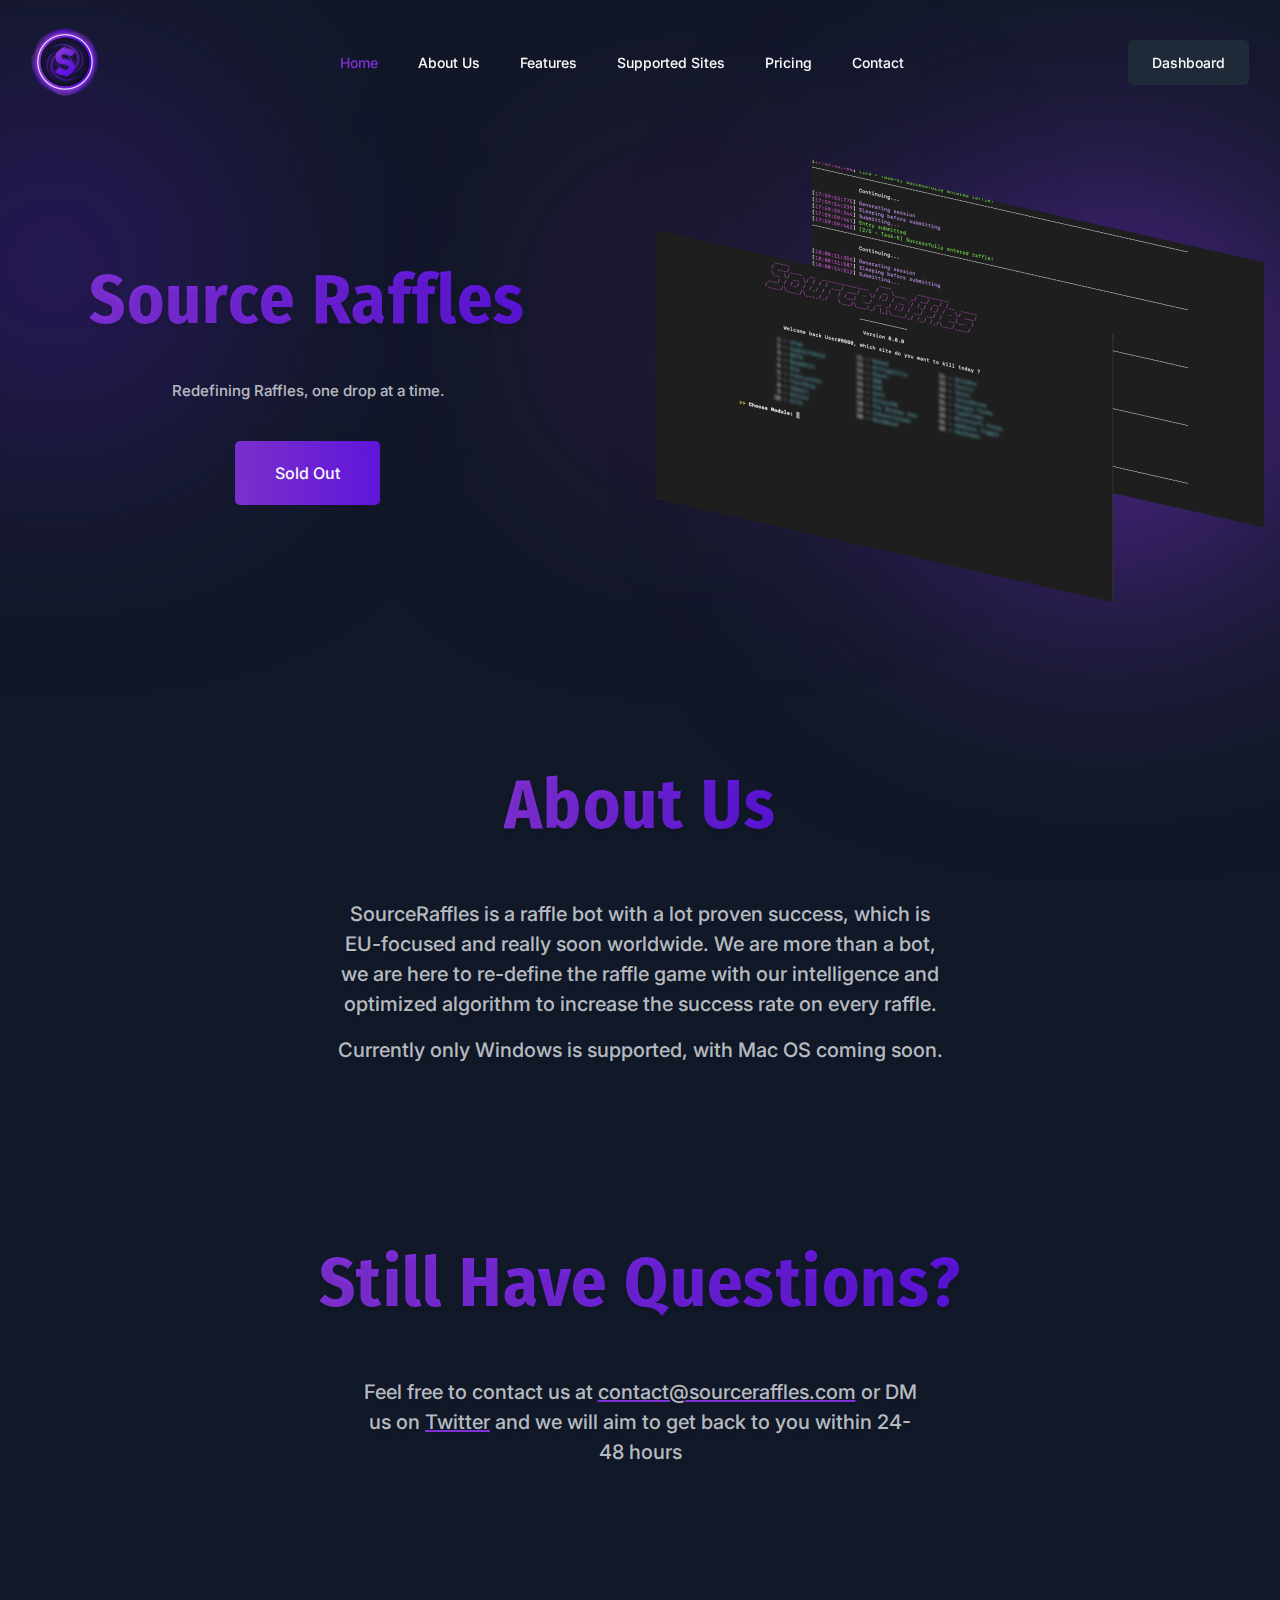
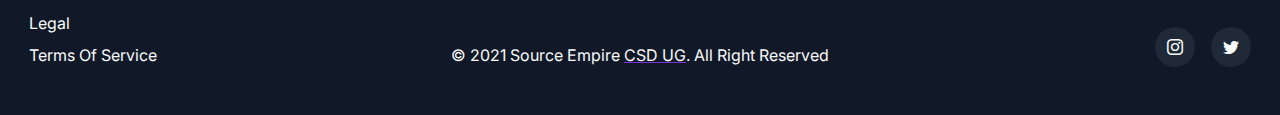
==== index.html @ 3e0c1786 "Source Raffles Template Init" ====
<!DOCTYPE html>
<html lang="en">
<head>
	<meta charset="UTF-8">
	<meta name="viewport" content="width=device-width, initial-scale=1, shrink-to-fit=no">
	<!-- Site Meta Data -->
    <meta name="author" content="Developer Zahid | Zahid Hasan Munna">
    <meta name="description" content="My name is Zahid Hasan Munna. I'm a Front-End Developer. I created this Source Raffles website">
    <meta name="keywords" content="frontend developer, frontend designer, web designer, developer, designer, developer zahid, dev-z">
	<!-- Site Title -->
	<title>Source Raffles</title>
	<!-- Favicon Link -->
	<link rel="icon" type="image/png" sizes="512x512" href="./assets/images/favicon/android-chrome-512x512.png">
	<link rel="icon" type="image/png" sizes="192x192" href="./assets/images/favicon/android-chrome-192x192.png">
	<link rel="apple-touch-icon" sizes="180x180" href="./assets/images/favicon/apple-touch-icon.png">
	<link rel="icon" type="image/png" sizes="32x32" href="./assets/images/favicon/favicon-32x32.png">
	<link rel="icon" type="image/png" sizes="16x16" href="./assets/images/favicon/favicon-16x16.png">
	<link rel="icon" type="image/x-icon" href="./assets/images/favicon/favicon.ico">
	<!-- All CSS -->
	<link rel="stylesheet" href="./assets/plugins/bootstrap/css/bootstrap.min.css">
	<link rel="stylesheet" href="./assets/fonts/custom-icons/style.css">
	<link rel="stylesheet" href="./assets/css/style.css">
</head>
<body data-spy="scroll" data-target="#navbarSupportedContent" data-offset="200">
	<!-- Header Section -->
	<header class="header fixed-top w-100">
		<nav class="navbar navbar-expand-lg">
			<div class="container container--custom">
				<a class="navbar-brand" href="./index.html">
					<img src="./assets/images/logo/logo.png" alt="logo image" class="img-fluid">
				</a>
				<button class="navbar-toggler" type="button" data-toggle="collapse" data-target="#navbarSupportedContent" aria-controls="navbarSupportedContent" aria-expanded="false" aria-label="Toggle navigation">
					<span class="raffles-icon-menu"></span>
				</button>
			
				<div class="collapse navbar-collapse" id="navbarSupportedContent">
					<ul class="navbar-nav text-center mx-auto">
						<li class="nav-item">
							<a class="nav-link active" href="#banner">Home</a>
						</li>
						<li class="nav-item">
							<a class="nav-link" href="#about">About Us</a>
						</li>
						<li class="nav-item">
							<a class="nav-link" href="#features">Features</a>
						</li>
						<li class="nav-item">
							<a class="nav-link" href="#sites">Supported Sites</a>
						</li>
						<li class="nav-item">
							<a class="nav-link" href="#pricing">Pricing</a>
						</li>
						<li class="nav-item">
							<a class="nav-link" href="#contact">Contact</a>
						</li>
					</ul>
					<a href="https://dashboard.sourceraffles.com/" target="_blank" class="d-inline-block secondary-btn">Dashboard</a>
				</div>
			</div>
		</nav>
	</header>
	<!-- Off Canvas Menu Toggler -->
	<button class="offCanvasMenuCloser border-0 position-fixed" type="button" data-toggle="collapse" data-target="#navbarSupportedContent" role="button" aria-controls="navbarSupportedContent" aria-expanded="false" aria-label="Toggle navigation"></button>

	<!-- Banner Section -->
	<section id="banner" class="banner position-relative">
		<span class="banner-shape banner-shape--left position-absolute rounded-circle"></span>
		<span class="banner-shape banner-shape--center position-absolute rounded-circle"></span>
		<span class="banner-shape banner-shape--right position-absolute rounded-circle"></span>
		<div class="banner__wrapper overflow-hidden">
			<div class="container">
				<div class="row">
					<div class="col-xl-5 col-lg-6 d-flex align-items-center text-center">
						<div class="banner__content w-100">
							<h1 class="banner__title mb-0">Source Raffles</h1>
							<p class="banner__text">Redefining Raffles, one drop at a time.</p>
							<a href="#!" class="primary-btn position-relative d-inline-block">Sold Out</a>
						</div>
					</div>
					<div class="col-lg-6 offset-xl-1 mt-5 mt-lg-0">
						<div class="banner__images position-relative user-select-none">
							<img src="./assets/images/banner/banner-image-back.png" alt="Banner Back Image" class="banner__image banner__image--back position-absolute img-fluid">
							<img src="./assets/images/banner/banner-image-front.png" alt="Banner Front Image" class="banner__image banner__image--front position-relative img-fluid">
						</div>
					</div>
				</div>
			</div>
		</div>
	</section>

	<!-- About Us Section -->
	<section id="about" class="about section-gap pt-0">
		<div class="container">
			<div class="row">
				<div class="col-12 text-center">
					<div class="section-header">
						<h1 class="section-header__title d-inline-block mb-0">About Us</h1>
					</div>
					<p class="text-lg mx-auto">SourceRaffles is a raffle bot with a lot proven success, which is EU-focused and really soon worldwide. We are more than a bot, we are here to re-define the raffle game with our intelligence and optimized algorithm to increase the success rate on every raffle.</p>
					<p class="text-lg mx-auto">Currently only Windows is supported, with Mac OS coming soon.</p>
				</div>
			</div>
		</div>
	</section>

	<!-- Contact Section -->
	<section id="contact" class="contact section-gap">
		<div class="container">
			<div class="row">
				<div class="col-12 text-center">
					<div class="section-header">
						<h1 class="section-header__title d-inline-block mb-0">Still Have Questions?</h1>
					</div>
					<p class="text-lg mx-auto">Feel free to contact us at <a href="mailto:contact@sourceraffles.com" class="link-text">contact@sourceraffles.com</a> or DM us on <a href="#!" target="_blank" class="link-text">Twitter</a> and we will aim to get back to you within 24-48 hours</p>
				</div>
			</div>
		</div>
	</section>

	<!-- Footer Section -->
	<footer class="footer">
		<div class="container container--custom">
			<div class="row align-items-end">
				<div class="col-md-3">
					<div class="footer__block">
						<ul class="footer__list text-center text-md-left mb-0">
							<li class="footer__list__item mb-2">
								<a href="#!" class="footer__list__link d-inline-block">Legal</a>
							</li>
							<li class="footer__list__item">
								<a href="#!" class="footer__list__link d-inline-block">Terms Of Service</a>
							</li>
						</ul>
					</div>
				</div>
				<div class="col-md-6">
					<div class="footer__block my-4 my-md-0">
						<p class="footer__copyright text-center mb-0">© 2021 Source Empire <a href="./index.html" class="link-text">CSD UG</a>. All Right Reserved</p>
					</div>
				</div>
				<div class="col-md-3">
					<div class="footer__block">
						<ul class="footer__social list-inline text-center text-md-right mb-0">
							<li class="footer__social__item list-inline-item">
								<a href="#!" target="_blank" class="footer__social__link d-inline-flex align-items-center justify-content-center rounded-circle">
									<span class="raffles-icon-instagram"></span>
								</a>
							</li>
							<li class="footer__social__item list-inline-item">
								<a href="#!" target="_blank" class="footer__social__link d-inline-flex align-items-center justify-content-center rounded-circle">
									<span class="raffles-icon-twitter"></span>
								</a>
							</li>
						</ul>
					</div>
				</div>
			</div>
		</div>
	</footer>

	<!-- Scroll To Top Button -->
	<div class="scroll-top position-fixed">
		<button class="scroll-top__btn border-0 position-relative d-inline-flex align-items-center justify-content-center"><span class="raffles-icon-up"></span></button>
	</div>

	<!-- All Scripts -->
	<script src="./assets/js/jquery-1.12.4.min.js"></script>
	<script src="./assets/plugins/bootstrap/js/bootstrap.min.js"></script>
	<script src="./assets/js/script.js"></script>
</body>
</html>
---- assets/fonts/custom-icons/style.css ----
@font-face {
  font-family: 'source-raffles-icon';
  src:  url('fonts/source-raffles-icon.eot?s61wen');
  src:  url('fonts/source-raffles-icon.eot?s61wen#iefix') format('embedded-opentype'),
    url('fonts/source-raffles-icon.ttf?s61wen') format('truetype'),
    url('fonts/source-raffles-icon.woff?s61wen') format('woff'),
    url('fonts/source-raffles-icon.svg?s61wen#source-raffles-icon') format('svg');
  font-weight: normal;
  font-style: normal;
  font-display: block;
}

[class^="raffles-icon-"], [class*=" raffles-icon-"] {
  /* use !important to prevent issues with browser extensions that change fonts */
  font-family: 'source-raffles-icon' !important;
  speak: never;
  font-style: normal;
  font-weight: normal;
  font-variant: normal;
  text-transform: none;
  line-height: 1;

  /* Better Font Rendering =========== */
  -webkit-font-smoothing: antialiased;
  -moz-osx-font-smoothing: grayscale;
}

.raffles-icon-up:before {
  content: "\e901";
}
.raffles-icon-menu:before {
  content: "\e900";
}
.raffles-icon-instagram:before {
  content: "\ea92";
}
.raffles-icon-twitter:before {
  content: "\ea96";
}
---- assets/css/style.css ----
/* 
------------------
Template Name: Name | Type
Version: 1.00
------------------

----------------
Table of Content
----------------

1.Google Fonts Link
2.Typography Reset
3.Reset CSS

------------------
*/
/* Google Fonts Link */
@import url("https://fonts.googleapis.com/css2?family=Inter:wght@400;500;600;700&display=swap");
@import url("https://fonts.googleapis.com/css2?family=Fira+Sans+Condensed:wght@300;700&display=swap");
/* Typography Reset */
h1, .h1,
h2, .h2,
h3, .h3,
h4, .h4,
h5, .h5,
h6, .h6 {
  font-family: "Fira Sans Condensed", sans-serif;
}

h1, .h1 {
  font-size: 2.25rem;
  font-weight: 700;
  letter-spacing: 0.02em;
}

h2, .h2 {
  font-size: 1.875rem;
}

h3, .h3 {
  font-size: 1.5rem;
}

h4, .h4 {
  font-size: 1.125rem;
}

h5, .h5 {
  font-size: 0.75rem;
}

p {
  font-size: 1rem;
}

@media (max-width: 575px) {
  p {
    font-size: 0.875rem;
  }
}

/* Reset CSS */
*,
*::before,
*::after {
  margin: 0;
  padding: 0;
  outline: none;
  -webkit-tap-highlight-color: transparent;
}

::-moz-selection {
  color: #F9FAFB;
  background: #5a12dc;
}

::selection {
  color: #F9FAFB;
  background: #5a12dc;
}

html,
body {
  scroll-behavior: smooth;
}

html {
  font-size: 16px;
  -webkit-text-size-adjust: none;
     -moz-text-size-adjust: none;
      -ms-text-size-adjust: none;
          text-size-adjust: none;
  scrollbar-width: thin;
  scrollbar-color: #8030d7 #111827;
}

html::-webkit-scrollbar {
  width: 8px;
}

html::-webkit-scrollbar-thumb {
  background-color: #8030d7;
}

html::-webkit-scrollbar-track {
  background-color: #111827;
}

body {
  color: rgba(229, 231, 235, 0.8);
  font-weight: 400;
  font-family: "Inter", sans-serif;
  background-color: #111827;
}

a,
a:hover,
a:focus,
a:active {
  text-decoration: none;
  color: unset;
}

a[href*="mailto:"] {
  word-wrap: anywhere;
}

button,
button:hover,
button:focus,
button:active {
  outline: none;
}

ul,
ol {
  list-style: none;
}

img {
  -o-object-fit: cover;
     object-fit: cover;
}

.user-select-none {
  pointer-events: none;
}

.list-inline {
  font-size: 0;
}

.list-inline-item {
  font-size: 1rem;
}

/* Custom Container Style */
@media (min-width: 1200px) {
  .container--custom {
    max-width: 78.25rem;
  }
}

/* Preloader Section Style */
.preloader {
  top: 0;
  left: 0;
  z-index: 9999;
}

/* Common Section Gap Style */
.section-gap {
  padding: 3rem 0;
}

@media (min-width: 992px) {
  .section-gap {
    padding: 5rem 0;
  }
}

.section-gap--fix {
  padding-bottom: -moz-calc(6rem - 30px);
  padding-bottom: calc(6rem - 30px);
}

@media (max-width: 991px) {
  .section-gap--fix {
    padding-bottom: -moz-calc(3rem - 30px);
    padding-bottom: calc(3rem - 30px);
  }
}

/* Common Section Heading Style */
.section-header {
  margin-bottom: 3.25rem;
}

@media (max-width: 1199px) {
  .section-header {
    margin-bottom: 2.5rem;
  }
}

@media (max-width: 767px) {
  .section-header {
    margin-bottom: 1.875rem;
  }
}

.section-header__title {
  font-size: 4.375rem;
}

@media (max-width: 767px) {
  .section-header__title {
    font-size: 3.125rem;
  }
}

@media (max-width: 575px) {
  .section-header__title {
    font-size: 2.375rem;
  }
}

@media (min-width: 992px) {
  .section-header__title {
    line-height: 5.25rem;
  }
}

/* Common Large Text Style */
.text-lg {
  font-weight: 500;
  line-height: 1.875rem;
}

@media (min-width: 1200px) {
  .text-lg {
    width: 55%;
    font-size: 1.25rem;
  }
}

/* Common Link Text Style */
.link-text {
  -webkit-text-decoration: underline #8030d7;
     -moz-text-decoration: underline #8030d7;
          text-decoration: underline #8030d7;
}

.link-text:hover, .link-text:focus {
  color: #8030d7;
  -webkit-text-decoration: underline #5a12dc;
     -moz-text-decoration: underline #5a12dc;
          text-decoration: underline #5a12dc;
}

/* Common Transition Style */
.link-text, .primary-btn,
.secondary-btn,
.scroll-top__btn, .primary-btn::before,
.scroll-top__btn::before, .header, .header .navbar-toggler, .header .navbar .nav-item, .header .navbar .nav-link, .footer__list__link, .footer__social__link {
  -webkit-transition: all linear .3s;
  -o-transition: all linear .3s;
  -moz-transition: all linear .3s;
  transition: all linear .3s;
}

/* Common Text Shadow Style */
.section-header__title, .text-lg, .banner__title {
  text-shadow: 0px 4px 4px rgba(0, 0, 0, 0.07);
}

/* Common Background Color Style */
.section-header__title, .banner__title {
  background: -webkit-linear-gradient(3.05deg, #8030d7 2.58%, #5a12dc 105.04%);
  background: -moz-linear-gradient(3.05deg, #8030d7 2.58%, #5a12dc 105.04%);
  background: -o-linear-gradient(3.05deg, #8030d7 2.58%, #5a12dc 105.04%);
  background: linear-gradient(86.95deg, #8030d7 2.58%, #5a12dc 105.04%);
  -webkit-background-clip: text;
  background-clip: text;
  -webkit-text-fill-color: transparent;
}

.section-header__title::-moz-selection, .banner__title::-moz-selection {
  -webkit-text-fill-color: #F9FAFB;
}

.section-header__title::selection, .banner__title::selection {
  -webkit-text-fill-color: #F9FAFB;
}

/* Common Button's Style */
.primary-btn,
.secondary-btn,
.scroll-top__btn {
  color: #F9FAFB;
  border-radius: 0.3125rem;
}

.primary-btn:hover, .primary-btn:focus,
.secondary-btn:hover,
.secondary-btn:focus,
.scroll-top__btn:hover,
.scroll-top__btn:focus {
  color: #5a12dc;
}

.primary-btn,
.secondary-btn {
  font-family: "Inter", sans-serif;
  font-weight: 500;
}

.primary-btn,
.scroll-top__btn {
  background: -webkit-linear-gradient(3.05deg, #7A2FCC 2.58%, #5E14DC 105.04%);
  background: -moz-linear-gradient(3.05deg, #7A2FCC 2.58%, #5E14DC 105.04%);
  background: -o-linear-gradient(3.05deg, #7A2FCC 2.58%, #5E14DC 105.04%);
  background: linear-gradient(86.95deg, #7A2FCC 2.58%, #5E14DC 105.04%);
  isolation: isolate;
}

.primary-btn::before,
.scroll-top__btn::before {
  content: "";
  position: absolute;
  top: 0;
  left: 0;
  width: 100%;
  height: 100%;
  background-color: #F9FAFB;
  z-index: -1;
  border-radius: inherit;
  opacity: 0;
}

.primary-btn:hover::before, .primary-btn:focus::before,
.scroll-top__btn:hover::before,
.scroll-top__btn:focus::before {
  opacity: 1;
}

.primary-btn {
  font-size: 1rem;
  padding: 1.25rem 2.5rem;
}

.secondary-btn {
  font-size: 0.875rem;
  background-color: #1F2937;
  padding: 0.75rem 1.5rem;
}

.secondary-btn:hover, .secondary-btn:focus {
  background-color: #F9FAFB;
}

.scroll-top {
  bottom: 3%;
  right: 1%;
  display: none;
  cursor: pointer;
  z-index: 7;
}

@media (max-width: 575px) {
  .scroll-top {
    right: 2%;
    bottom: 2%;
  }
}

.scroll-top__btn {
  width: 2.8rem;
  height: 2.8rem;
  font-size: 1.5rem;
}

/* Header Section Style */
.header {
  position: fixed;
  z-index: 9;
  padding-top: 0.9375rem;
}

.header .navbar-toggler {
  font-size: 2rem;
  color: #ffffff;
  z-index: 8;
}

.header .navbar-toggler[aria-expanded="true"], .header .navbar-toggler:hover {
  color: #8030d7;
}

@media (max-width: 991px) {
  .header .navbar-collapse {
    position: fixed;
    top: 0;
    right: 0;
    -webkit-transform: translateX(100%);
       -moz-transform: translateX(100%);
        -ms-transform: translateX(100%);
         -o-transform: translateX(100%);
            transform: translateX(100%);
    display: -webkit-box;
    display: -webkit-flex;
    display: -moz-box;
    display: -ms-flexbox;
    display: flex;
    -webkit-box-orient: vertical;
    -webkit-box-direction: normal;
    -webkit-flex-direction: column;
       -moz-box-orient: vertical;
       -moz-box-direction: normal;
        -ms-flex-direction: column;
            flex-direction: column;
    -webkit-box-align: center;
    -webkit-align-items: center;
       -moz-box-align: center;
        -ms-flex-align: center;
            align-items: center;
    -webkit-box-pack: center;
    -webkit-justify-content: center;
       -moz-box-pack: center;
        -ms-flex-pack: center;
            justify-content: center;
    width: 50%;
    height: 100vh;
    background-color: #111827;
    -webkit-transition: -webkit-transform ease-in-out .3s;
    transition: -webkit-transform ease-in-out .3s;
    -o-transition: -o-transform ease-in-out .3s;
    -moz-transition: transform ease-in-out .3s, -moz-transform ease-in-out .3s;
    transition: transform ease-in-out .3s;
    transition: transform ease-in-out .3s, -webkit-transform ease-in-out .3s, -moz-transform ease-in-out .3s, -o-transform ease-in-out .3s;
  }
  .header .navbar-collapse.show {
    -webkit-transform: translateX(0);
       -moz-transform: translateX(0);
        -ms-transform: translateX(0);
         -o-transform: translateX(0);
            transform: translateX(0);
  }
  .header .navbar-collapse .navbar-nav {
    width: 100%;
  }
  .header .navbar-collapse .navbar-nav .nav-item {
    margin: 0.4rem 0;
  }
  .header .navbar-collapse .secondary-btn {
    margin-top: 0.4rem;
  }
}

@media (max-width: 767px) {
  .header .navbar-collapse {
    width: 100%;
  }
}

.header .navbar .nav-link {
  color: #F9FAFB;
  font-size: 0.875rem;
  font-weight: 500;
  padding-left: 1.25rem;
  padding-right: 1.25rem;
}

.header .navbar .nav-link.active, .header .navbar .nav-link:hover, .header .navbar .nav-link:focus {
  color: #8030d7;
}

.header--fixed {
  padding-top: 0;
  background-color: rgba(0, 0, 0, 0.5);
  -webkit-backdrop-filter: saturate(180%) blur(5px);
          backdrop-filter: saturate(180%) blur(5px);
}

/* Off Canvas Navbar Toggler */
.offCanvasMenuCloser {
  top: 0;
  left: 0;
  -webkit-transform: translateX(100%);
     -moz-transform: translateX(100%);
      -ms-transform: translateX(100%);
       -o-transform: translateX(100%);
          transform: translateX(100%);
  width: 100%;
  height: 100%;
  background: rgba(0, 0, 0, 0.5);
  z-index: 8;
  opacity: 0;
  -webkit-transition: opacity .4s ease .4s;
  -o-transition: opacity .4s ease .4s;
  -moz-transition: opacity .4s ease .4s;
  transition: opacity .4s ease .4s;
  display: none;
}

.offCanvasMenuCloser.show {
  -webkit-transform: translateX(0);
     -moz-transform: translateX(0);
      -ms-transform: translateX(0);
       -o-transform: translateX(0);
          transform: translateX(0);
  opacity: 1;
}

@media (min-width: 768px) and (max-width: 1199px) {
  .offCanvasMenuCloser {
    display: block;
  }
}

/* Banner Section Style */
.banner {
  padding-top: 10rem;
}

.banner__wrapper {
  padding-bottom: 5.625rem;
}

@media (min-width: 992px) {
  .banner__wrapper {
    padding-bottom: 10rem;
  }
}

.banner-shape {
  -webkit-filter: blur(110px);
          filter: blur(110px);
}

@media (min-width: 576px) {
  .banner-shape {
    -webkit-filter: blur(150px);
            filter: blur(150px);
  }
}

.banner-shape--left {
  left: -4.31%;
  width: 9.375rem;
  height: 9.375rem;
  background-color: #6218D9;
}

@media (min-width: 1401px) {
  .banner-shape--left {
    left: 15%;
  }
}

@media (min-width: 576px) {
  .banner-shape--left {
    width: 13.6875rem;
    height: 13rem;
  }
}

.banner-shape--center {
  left: 49.86%;
  -webkit-transform: translateY(80%);
     -moz-transform: translateY(80%);
      -ms-transform: translateY(80%);
       -o-transform: translateY(80%);
          transform: translateY(80%);
  width: 8.1875rem;
  height: 7.75rem;
  background-color: #A21CAF;
}

@media (max-width: 991px) {
  .banner-shape--center {
    left: initial;
    right: 0;
  }
}

.banner-shape--right {
  right: 0;
  -webkit-transform: translateY(20%);
     -moz-transform: translateY(20%);
      -ms-transform: translateY(20%);
       -o-transform: translateY(20%);
          transform: translateY(20%);
  width: 12.5rem;
  height: 11.25rem;
  background-color: #7E2FD7;
}

@media (max-width: 991px) {
  .banner-shape--right {
    bottom: 5%;
  }
}

@media (min-width: 576px) {
  .banner-shape--right {
    width: 21.25rem;
    height: 20.125rem;
  }
}

@media (min-width: 1401px) {
  .banner-shape--right {
    right: 10%;
  }
}

.banner__title {
  font-size: 4.375rem;
}

@media (max-width: 575px) {
  .banner__title {
    font-size: 3.125rem;
  }
}

.banner__text {
  font-size: 0.9375rem;
  font-weight: 500;
  margin: 2.375rem 0;
}

.banner__image {
  -webkit-animation-name: bounce;
     -moz-animation-name: bounce;
       -o-animation-name: bounce;
          animation-name: bounce;
  -webkit-animation-iteration-count: infinite;
     -moz-animation-iteration-count: infinite;
       -o-animation-iteration-count: infinite;
          animation-iteration-count: infinite;
}

.banner__image--front {
  margin-top: 4.375rem;
  -webkit-animation-duration: 4s;
     -moz-animation-duration: 4s;
       -o-animation-duration: 4s;
          animation-duration: 4s;
  -webkit-animation-timing-function: linear;
     -moz-animation-timing-function: linear;
       -o-animation-timing-function: linear;
          animation-timing-function: linear;
}

.banner__image--back {
  top: 0;
  left: 29%;
  -webkit-animation-duration: 3s;
     -moz-animation-duration: 3s;
       -o-animation-duration: 3s;
          animation-duration: 3s;
  -webkit-animation-timing-function: ease-in-out;
     -moz-animation-timing-function: ease-in-out;
       -o-animation-timing-function: ease-in-out;
          animation-timing-function: ease-in-out;
}

/* Banner Image Animation Style */
@-webkit-keyframes bounce {
  0%, 100% {
    -webkit-transform: translateY(0);
            transform: translateY(0);
  }
  50% {
    -webkit-transform: translateY(6%);
            transform: translateY(6%);
  }
}
@-moz-keyframes bounce {
  0%, 100% {
    -moz-transform: translateY(0);
         transform: translateY(0);
  }
  50% {
    -moz-transform: translateY(6%);
         transform: translateY(6%);
  }
}
@-o-keyframes bounce {
  0%, 100% {
    -o-transform: translateY(0);
       transform: translateY(0);
  }
  50% {
    -o-transform: translateY(6%);
       transform: translateY(6%);
  }
}
@keyframes bounce {
  0%, 100% {
    -webkit-transform: translateY(0);
       -moz-transform: translateY(0);
         -o-transform: translateY(0);
            transform: translateY(0);
  }
  50% {
    -webkit-transform: translateY(6%);
       -moz-transform: translateY(6%);
         -o-transform: translateY(6%);
            transform: translateY(6%);
  }
}

/* About Us Section Style */
@media (min-width: 1200px) {
  .about .text-lg {
    width: 55%;
  }
}

/* Contact Section Style */
@media (min-width: 1200px) {
  .contact .text-lg {
    width: 50%;
  }
}

/* Footer Section Style */
.footer {
  color: #F9FAFB;
  padding: 3rem 0;
}

.footer__list__link:hover, .footer__list__link:focus {
  -webkit-text-decoration: underline #8030d7;
     -moz-text-decoration: underline #8030d7;
          text-decoration: underline #8030d7;
}

.footer__social__item:not(:last-child) {
  margin-right: 1rem;
}

.footer__social__link {
  width: 2.5rem;
  height: 2.5rem;
  background-color: #1F2937;
}

.footer__social__link:hover, .footer__social__link:focus {
  color: #5a12dc;
  background-color: #F9FAFB;
}
/*# sourceMappingURL=style.css.map */
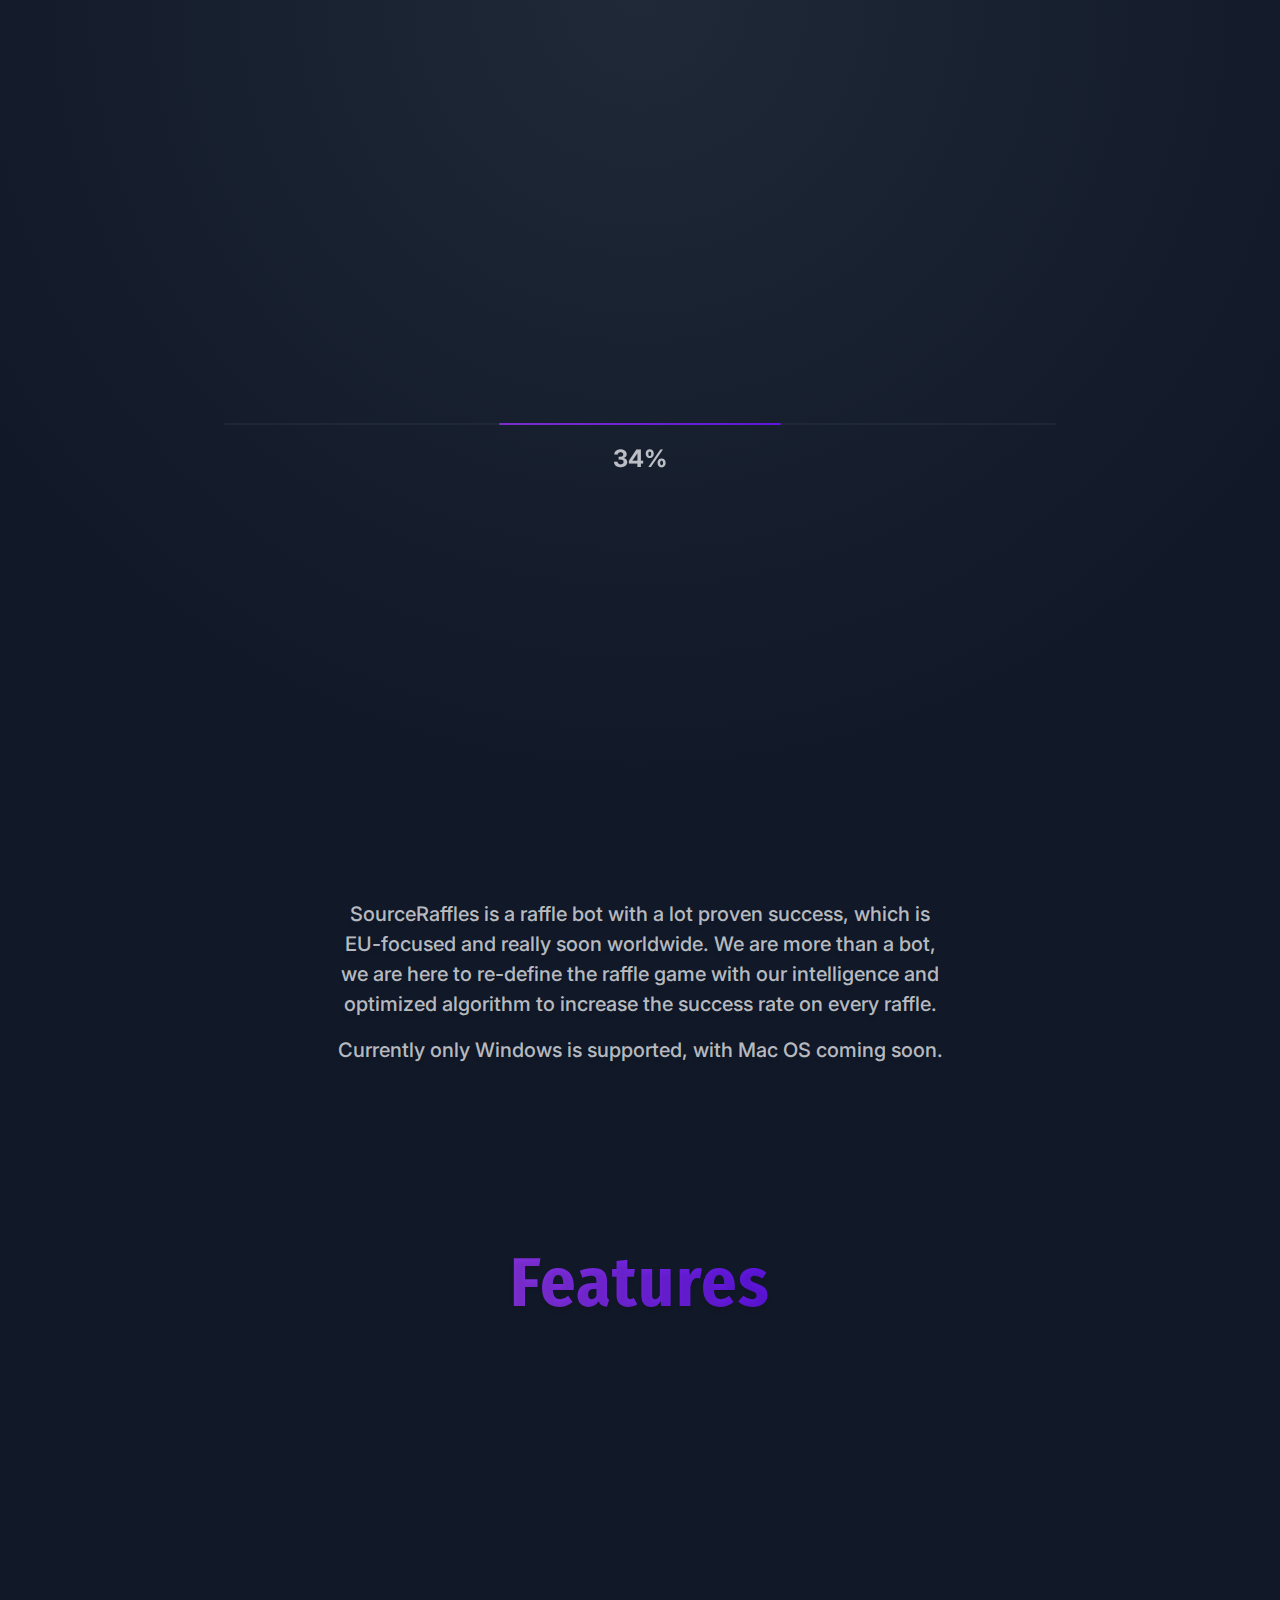
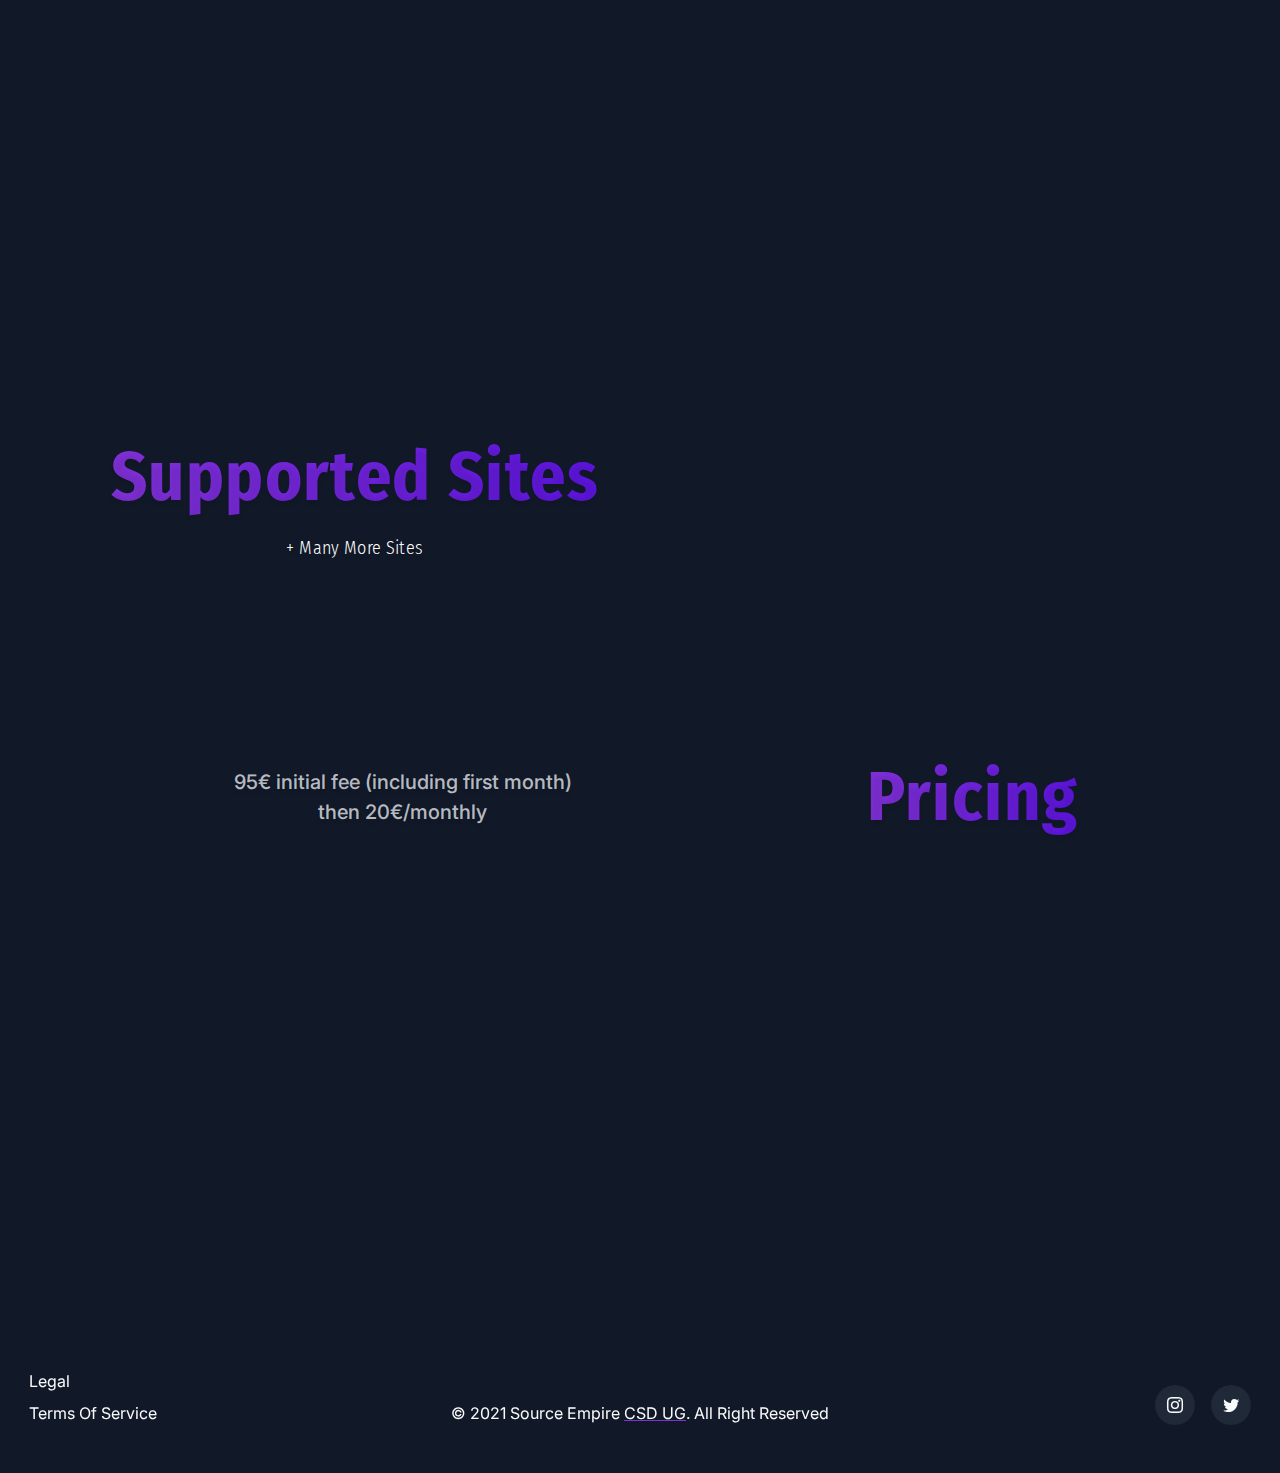
==== commit 46d8545e: "source raffles v1 init" ====
--- a/index.html
+++ b/index.html
@@ -5,8 +5,8 @@
 	<meta name="viewport" content="width=device-width, initial-scale=1, shrink-to-fit=no">
 	<!-- Site Meta Data -->
     <meta name="author" content="Developer Zahid | Zahid Hasan Munna">
-    <meta name="description" content="My name is Zahid Hasan Munna. I'm a Front-End Developer. I created this Source Raffles website">
-    <meta name="keywords" content="frontend developer, frontend designer, web designer, developer, designer, developer zahid, dev-z">
+    <meta name="description" content="My name is Zahid Hasan Munna. I'm a Front-End Web Designer. I created this Source Raffles (Discord Gaming Bot Type Website)">
+    <meta name="keywords" content="gaming bot, discord bot, discord gaming bot, game bot, discord, source raffles, frontend designer, web designer, developer, designer, developer zahid, dev-z">
 	<!-- Site Title -->
 	<title>Source Raffles</title>
 	<!-- Favicon Link -->
@@ -19,9 +19,20 @@
 	<!-- All CSS -->
 	<link rel="stylesheet" href="./assets/plugins/bootstrap/css/bootstrap.min.css">
 	<link rel="stylesheet" href="./assets/fonts/custom-icons/style.css">
+	<link rel="stylesheet" href="./assets/plugins/aos/css/aos.min.css">
 	<link rel="stylesheet" href="./assets/css/style.css">
 </head>
-<body data-spy="scroll" data-target="#navbarSupportedContent" data-offset="200">
+<body class="overflow-hidden" data-spy="scroll" data-target="#navbarSupportedContent" data-offset="200">
+	<!-- Preloader Section -->
+	<div class="preloader position-fixed">
+		<div class="preloader__content d-flex flex-column align-items-center justify-content-center w-100 h-100">
+			<div class="preloader__progressbar d-flex align-items-center justify-content-center position-relative mb-3">
+				<div class="preloader__progressbar__progress position-absolute"></div>
+			</div>
+			<p class="preloader__counter mb-0">0%</p>
+		</div>
+	</div>
+
 	<!-- Header Section -->
 	<header class="header fixed-top w-100">
 		<nav class="navbar navbar-expand-lg">
@@ -89,7 +100,7 @@
 	</section>
 
 	<!-- About Us Section -->
-	<section id="about" class="about section-gap pt-0">
+	<section id="about" class="about section-gap pt-0" data-aos="fade-up" data-aos-offset="120">
 		<div class="container">
 			<div class="row">
 				<div class="col-12 text-center">
@@ -103,8 +114,162 @@
 		</div>
 	</section>
 
+	<!-- Features Section -->
+	<section id="features" class="features section-gap section-gap--fix">
+		<div class="container">
+			<div class="row justify-content-center">
+				<div class="section-header col-12 text-center">
+					<h1 class="section-header__title d-inline-block mb-0">Features</h1>
+				</div>
+				<div class="col-lg-6 col-md-10" data-aos="fade-up">
+					<div class="features__block d-flex align-items-center">
+						<div class="features__block__number d-inline-flex flex-shrink-0 align-items-center justify-content-center rounded-circle position-relative">1</div>
+						<div class="features__block__content">
+							<h2 class="features__block__title">User Friendly CLI</h2>
+							<p class="features__block__text mb-0">Simple to use, allowing a seamless process throughout</p>
+						</div>
+					</div>
+				</div>
+				<div class="col-lg-6 col-md-10" data-aos="fade-up">
+					<div class="features__block d-flex align-items-center">
+						<div class="features__block__number d-inline-flex flex-shrink-0 align-items-center justify-content-center rounded-circle position-relative">2</div>
+						<div class="features__block__content">
+							<h2 class="features__block__title">Automate Entries</h2>
+							<p class="features__block__text mb-0">Join multiple raffles easier than ever</p>
+						</div>
+					</div>
+				</div>
+				<div class="col-lg-6 col-md-10" data-aos="fade-up">
+					<div class="features__block d-flex align-items-center">
+						<div class="features__block__number d-inline-flex flex-shrink-0 align-items-center justify-content-center rounded-circle position-relative">3</div>
+						<div class="features__block__content">
+							<h2 class="features__block__title">Guides</h2>
+							<p class="features__block__text mb-0">Detailed guides on how to better your chances</p>
+						</div>
+					</div>
+				</div>
+				<div class="col-lg-6 col-md-10" data-aos="fade-up">
+					<div class="features__block d-flex align-items-center">
+						<div class="features__block__number d-inline-flex flex-shrink-0 align-items-center justify-content-center rounded-circle position-relative">4</div>
+						<div class="features__block__content">
+							<h2 class="features__block__title">Custom Toolbox</h2>
+							<p class="features__block__text mb-0">Tools such as GeoCoder, Address Jigger and more where it is supported</p>
+						</div>
+					</div>
+				</div>
+				<div class="col-lg-6 col-md-10" data-aos="fade-up">
+					<div class="features__block d-flex align-items-center">
+						<div class="features__block__number d-inline-flex flex-shrink-0 align-items-center justify-content-center rounded-circle position-relative">5</div>
+						<div class="features__block__content">
+							<h2 class="features__block__title">Supporting Forms</h2>
+							<p class="features__block__text mb-0">Such as Google, TypeForm and Microsoft</p>
+						</div>
+					</div>
+				</div>
+				<div class="col-lg-6 col-md-10" data-aos="fade-up">
+					<div class="features__block d-flex align-items-center">
+						<div class="features__block__number d-inline-flex flex-shrink-0 align-items-center justify-content-center rounded-circle position-relative">6</div>
+						<div class="features__block__content">
+							<h2 class="features__block__title">24/7 Support</h2>
+							<p class="features__block__text mb-0">Around the clock support in our Discord Server</p>
+						</div>
+					</div>
+				</div>
+				<div class="col-lg-6 col-md-10" data-aos="fade-up">
+					<div class="features__block d-flex align-items-center">
+						<div class="features__block__number d-inline-flex flex-shrink-0 align-items-center justify-content-center rounded-circle position-relative">7</div>
+						<div class="features__block__content">
+							<h2 class="features__block__title">Data Optimization</h2>
+							<p class="features__block__text mb-0">Reduce the proxy data usage on all drops</p>
+						</div>
+					</div>
+				</div>
+				<div class="col-lg-6 col-md-10" data-aos="fade-up">
+					<div class="features__block d-flex align-items-center">
+						<div class="features__block__number d-inline-flex flex-shrink-0 align-items-center justify-content-center rounded-circle position-relative">8</div>
+						<div class="features__block__content">
+							<h2 class="features__block__title">Group Tasks</h2>
+							<p class="features__block__text mb-0">Resume for each batch of Tasks you’ve created</p>
+						</div>
+					</div>
+				</div>
+			</div>
+		</div>
+	</section>
+
+	<!-- Supported Sites Section -->
+	<section id="sites" class="sites section-gap">
+		<div class="container">
+			<div class="row align-items-center text-center">
+				<div class="col-xl-6 col-lg-7 mb-5 mb-lg-0">
+					<div class="section-header mb-3">
+						<h1 class="section-header__title d-inline-block mb-0">Supported Sites</h1>
+					</div>
+					<a href="#!" class="simple-btn d-inline-block">+ Many More Sites</a>
+				</div>
+				<div class="col-xl-6 col-lg-5">
+					<ul class="sites__list list-inline">
+						<li class="sites__list__item list-inline-item">
+							<a href="#!" target="_blank" class="sites__list__link d-inline-block" data-aos="zoom-in">
+								<img src="./assets/images/client/client-1.png" alt="client logo" class="sites__list__link__image img-fluid">
+							</a>
+						</li>
+						<li class="sites__list__item list-inline-item">
+							<a href="#!" target="_blank" class="sites__list__link d-inline-block" data-aos="zoom-in">
+								<img src="./assets/images/client/client-2.png" alt="client logo" class="sites__list__link__image img-fluid">
+							</a>
+						</li>
+						<li class="sites__list__item list-inline-item">
+							<a href="#!" target="_blank" class="sites__list__link d-inline-block" data-aos="zoom-in">
+								<img src="./assets/images/client/client-3.png" alt="client logo" class="sites__list__link__image img-fluid">
+							</a>
+						</li>
+						<li class="sites__list__item list-inline-item">
+							<a href="#!" target="_blank" class="sites__list__link d-inline-block" data-aos="zoom-in">
+								<img src="./assets/images/client/client-4.png" alt="client logo" class="sites__list__link__image img-fluid">
+							</a>
+						</li>
+					</ul>
+					<ul class="sites__list list-inline mb-0">
+						<li class="sites__list__item list-inline-item">
+							<a href="#!" target="_blank" class="sites__list__link d-inline-block" data-aos="zoom-in">
+								<img src="./assets/images/client/client-5.png" alt="client logo" class="sites__list__link__image img-fluid">
+							</a>
+						</li>
+						<li class="sites__list__item list-inline-item">
+							<a href="#!" target="_blank" class="sites__list__link d-inline-block" data-aos="zoom-in">
+								<img src="./assets/images/client/client-6.png" alt="client logo" class="sites__list__link__image img-fluid">
+							</a>
+						</li>
+						<li class="sites__list__item list-inline-item">
+							<a href="#!" target="_blank" class="sites__list__link d-inline-block" data-aos="zoom-in">
+								<img src="./assets/images/client/client-7.png" alt="client logo" class="sites__list__link__image img-fluid">
+							</a>
+						</li>
+					</ul>
+				</div>
+			</div>
+		</div>
+	</section>
+
+	<!-- Pricing Section -->
+	<section id="pricing" class="pricing section-gap">
+		<div class="container">
+			<div class="row flex-lg-row-reverse align-items-center text-center">
+				<div class="col-lg-5">
+					<div class="section-header mb-lg-0">
+						<h1 class="section-header__title d-inline-block mb-0">Pricing</h1>
+					</div>
+				</div>
+				<div class="col-lg-7">
+					<p class="text-lg mx-auto mb-0">95€ initial fee (including first month) then 20€/monthly</p>
+				</div>
+			</div>
+		</div>
+	</section>
+
 	<!-- Contact Section -->
-	<section id="contact" class="contact section-gap">
+	<section id="contact" class="contact section-gap" data-aos="fade-up" data-aos-offset="120">
 		<div class="container">
 			<div class="row">
 				<div class="col-12 text-center">
@@ -125,10 +290,10 @@
 					<div class="footer__block">
 						<ul class="footer__list text-center text-md-left mb-0">
 							<li class="footer__list__item mb-2">
-								<a href="#!" class="footer__list__link d-inline-block">Legal</a>
+								<a href="./privacy.html" class="footer__list__link d-inline-block">Legal</a>
 							</li>
 							<li class="footer__list__item">
-								<a href="#!" class="footer__list__link d-inline-block">Terms Of Service</a>
+								<a href="./terms.html" class="footer__list__link d-inline-block">Terms Of Service</a>
 							</li>
 						</ul>
 					</div>
@@ -166,6 +331,7 @@
 	<!-- All Scripts -->
 	<script src="./assets/js/jquery-1.12.4.min.js"></script>
 	<script src="./assets/plugins/bootstrap/js/bootstrap.min.js"></script>
+	<script src="./assets/plugins/aos/js/aos.min.js"></script>
 	<script src="./assets/js/script.js"></script>
 </body>
 </html>--- a/assets/css/style.css
+++ b/assets/css/style.css
@@ -1,22 +1,46 @@
 /* 
 ------------------
-Template Name: Name | Type
+Template Name: Source Raffles | Discord Gaming Bot Type Website
+Author Name: Developer Zahid
+Author Website: https://developer-zahid-portfolio.netlify.app/
+Author Email: coderexpertzahid@gmail.com
 Version: 1.00
 ------------------
 
 ----------------
-Table of Content
+Table of CSS Content
 ----------------
 
 1.Google Fonts Link
 2.Typography Reset
 3.Reset CSS
+4.Custom Container Style
+5.Preloader Section Style
+6.Common Section Gap Style
+7.Common Section Heading Style
+8.Common Large Text Style
+9.Common Link Text Style
+10.Common Transition Style
+11.Common Text Shadow Style
+12.Common Gradient Text Style
+13.Common Gradient Background Color Style
+14.Common Button's Style
+15.Header Section Style
+16.Off Canvas Navbar Toggler
+17.Banner Section Style
+18.Banner Image Animation Style
+19.About Us Section Style
+20.Features Section Style
+21.Supported Sites Section Style
+22.Contact Section Style
+23.Footer Section Style
+24.Terms and Privacy Page Style
 
 ------------------
 */
 /* Google Fonts Link */
 @import url("https://fonts.googleapis.com/css2?family=Inter:wght@400;500;600;700&display=swap");
-@import url("https://fonts.googleapis.com/css2?family=Fira+Sans+Condensed:wght@300;700&display=swap");
+@import url("https://fonts.googleapis.com/css2?family=Fira+Sans+Condensed:wght@300;400;500;700&display=swap");
 /* Typography Reset */
 h1, .h1,
 h2, .h2,
@@ -165,7 +189,58 @@
 .preloader {
   top: 0;
   left: 0;
+  right: 0;
+  bottom: 0;
   z-index: 9999;
+  background: #1F2937;
+  background: -webkit-radial-gradient(top, circle, #1F2937 0%, #111827 72%);
+  background: -moz-radial-gradient(top, circle, #1F2937 0%, #111827 72%);
+  background: -o-radial-gradient(top, circle, #1F2937 0%, #111827 72%);
+  background: radial-gradient(top, circle, #1F2937 0%, #111827 72%);
+}
+
+.preloader__content.hide {
+  -webkit-transition: -webkit-transform 0.6s cubic-bezier(0.36, 0, 0.66, -0.56);
+  transition: -webkit-transform 0.6s cubic-bezier(0.36, 0, 0.66, -0.56);
+  -o-transition: -o-transform 0.6s cubic-bezier(0.36, 0, 0.66, -0.56);
+  -moz-transition: transform 0.6s cubic-bezier(0.36, 0, 0.66, -0.56), -moz-transform 0.6s cubic-bezier(0.36, 0, 0.66, -0.56);
+  transition: transform 0.6s cubic-bezier(0.36, 0, 0.66, -0.56);
+  transition: transform 0.6s cubic-bezier(0.36, 0, 0.66, -0.56), -webkit-transform 0.6s cubic-bezier(0.36, 0, 0.66, -0.56), -moz-transform 0.6s cubic-bezier(0.36, 0, 0.66, -0.56), -o-transform 0.6s cubic-bezier(0.36, 0, 0.66, -0.56);
+}
+
+.preloader__progressbar {
+  width: 65vw;
+  height: 2px;
+  border-radius: 2px;
+  background-color: rgba(31, 41, 55, 0.9);
+}
+
+.preloader__progressbar__progress {
+  width: 0;
+  height: 100%;
+  border-radius: inherit;
+}
+
+.preloader__counter {
+  font-size: 1.5rem;
+  font-weight: 700;
+}
+
+.preloader.hide, .preloader__content.hide {
+  -webkit-transform: translate(0%, 100vh) matrix(1, 0, 0, 1, 0, 0);
+     -moz-transform: translate(0%, 100vh) matrix(1, 0, 0, 1, 0, 0);
+      -ms-transform: translate(0%, 100vh) matrix(1, 0, 0, 1, 0, 0);
+       -o-transform: translate(0%, 100vh) matrix(1, 0, 0, 1, 0, 0);
+          transform: translate(0%, 100vh) matrix(1, 0, 0, 1, 0, 0);
+}
+
+.preloader.hide {
+  -webkit-transition: -webkit-transform 0.6s cubic-bezier(0.25, 1, 0.5, 1);
+  transition: -webkit-transform 0.6s cubic-bezier(0.25, 1, 0.5, 1);
+  -o-transition: -o-transform 0.6s cubic-bezier(0.25, 1, 0.5, 1);
+  -moz-transition: transform 0.6s cubic-bezier(0.25, 1, 0.5, 1), -moz-transform 0.6s cubic-bezier(0.25, 1, 0.5, 1);
+  transition: transform 0.6s cubic-bezier(0.25, 1, 0.5, 1);
+  transition: transform 0.6s cubic-bezier(0.25, 1, 0.5, 1), -webkit-transform 0.6s cubic-bezier(0.25, 1, 0.5, 1), -moz-transform 0.6s cubic-bezier(0.25, 1, 0.5, 1), -o-transform 0.6s cubic-bezier(0.25, 1, 0.5, 1);
 }
 
 /* Common Section Gap Style */
@@ -173,21 +248,20 @@
   padding: 3rem 0;
 }
 
-@media (min-width: 992px) {
+@media (min-width: 768px) {
   .section-gap {
     padding: 5rem 0;
   }
 }
 
 .section-gap--fix {
-  padding-bottom: -moz-calc(6rem - 30px);
-  padding-bottom: calc(6rem - 30px);
-}
-
-@media (max-width: 991px) {
+  padding-bottom: 1rem;
+}
+
+@media (min-width: 768px) {
   .section-gap--fix {
-    padding-bottom: -moz-calc(3rem - 30px);
-    padding-bottom: calc(3rem - 30px);
+    padding-bottom: -moz-calc(5rem - 55px);
+    padding-bottom: calc(5rem - 55px);
   }
 }
 
@@ -261,7 +335,7 @@
 .link-text, .primary-btn,
 .secondary-btn,
 .scroll-top__btn, .primary-btn::before,
-.scroll-top__btn::before, .header, .header .navbar-toggler, .header .navbar .nav-item, .header .navbar .nav-link, .footer__list__link, .footer__social__link {
+.scroll-top__btn::before, .simple-btn, .header, .header .navbar-toggler, .header .navbar .nav-item, .header .navbar .nav-link, .features__block__number, .features__block__number::before, .footer__list__link, .footer__social__link {
   -webkit-transition: all linear .3s;
   -o-transition: all linear .3s;
   -moz-transition: all linear .3s;
@@ -269,11 +343,11 @@
 }
 
 /* Common Text Shadow Style */
-.section-header__title, .text-lg, .banner__title {
+.section-header__title, .text-lg, .simple-btn, .banner__title {
   text-shadow: 0px 4px 4px rgba(0, 0, 0, 0.07);
 }
 
-/* Common Background Color Style */
+/* Common Gradient Text Style */
 .section-header__title, .banner__title {
   background: -webkit-linear-gradient(3.05deg, #8030d7 2.58%, #5a12dc 105.04%);
   background: -moz-linear-gradient(3.05deg, #8030d7 2.58%, #5a12dc 105.04%);
@@ -292,6 +366,15 @@
   -webkit-text-fill-color: #F9FAFB;
 }
 
+/* Common Gradient Background Color Style */
+.preloader__progressbar__progress, .primary-btn,
+.scroll-top__btn, .features__block__number {
+  background: -webkit-linear-gradient(3.05deg, #7A2FCC 2.58%, #5E14DC 105.04%);
+  background: -moz-linear-gradient(3.05deg, #7A2FCC 2.58%, #5E14DC 105.04%);
+  background: -o-linear-gradient(3.05deg, #7A2FCC 2.58%, #5E14DC 105.04%);
+  background: linear-gradient(86.95deg, #7A2FCC 2.58%, #5E14DC 105.04%);
+}
+
 /* Common Button's Style */
 .primary-btn,
 .secondary-btn,
@@ -316,10 +399,6 @@
 
 .primary-btn,
 .scroll-top__btn {
-  background: -webkit-linear-gradient(3.05deg, #7A2FCC 2.58%, #5E14DC 105.04%);
-  background: -moz-linear-gradient(3.05deg, #7A2FCC 2.58%, #5E14DC 105.04%);
-  background: -o-linear-gradient(3.05deg, #7A2FCC 2.58%, #5E14DC 105.04%);
-  background: linear-gradient(86.95deg, #7A2FCC 2.58%, #5E14DC 105.04%);
   isolation: isolate;
 }
 
@@ -377,6 +456,23 @@
   width: 2.8rem;
   height: 2.8rem;
   font-size: 1.5rem;
+}
+
+.simple-btn {
+  color: #ffffff;
+  font-size: 1.125rem;
+  font-family: "Fira Sans Condensed", sans-serif;
+  font-weight: 300;
+  letter-spacing: 0.02em;
+  text-underline-offset: 0;
+}
+
+.simple-btn:hover, .simple-btn:focus {
+  color: #ffffff;
+  -webkit-text-decoration: underline #8030d7;
+     -moz-text-decoration: underline #8030d7;
+          text-decoration: underline #8030d7;
+  text-underline-offset: 0.5rem;
 }
 
 /* Header Section Style */
@@ -719,6 +815,101 @@
   }
 }
 
+/* Features Section Style */
+.features__block {
+  color: #ffffff;
+  margin-bottom: 3.4375rem;
+}
+
+.features__block__number {
+  width: 4.5rem;
+  height: 4.5rem;
+  color: #8030d7;
+  font-size: 1.875rem;
+  font-weight: 500;
+  margin-right: 2.5rem;
+  isolation: isolate;
+}
+
+@media (max-width: 767px) {
+  .features__block__number {
+    width: 3.75rem;
+    height: 3.75rem;
+    font-size: 1.25rem;
+    margin-right: 1.875rem;
+  }
+}
+
+@media (max-width: 575px) {
+  .features__block__number {
+    width: 3.125rem;
+    height: 3.125rem;
+    margin-right: 1.25rem;
+  }
+}
+
+.features__block__number::before {
+  content: "";
+  position: absolute;
+  top: 0;
+  left: 0;
+  width: 100%;
+  height: 100%;
+  background-color: #F4F5F7;
+  z-index: -1;
+  border-radius: inherit;
+  opacity: 1;
+}
+
+.features__block__title {
+  font-size: 1.5rem;
+  font-family: "Inter", sans-serif;
+  font-weight: 500;
+}
+
+.features__block:hover .features__block__number {
+  color: #ffffff;
+}
+
+.features__block:hover .features__block__number::before {
+  opacity: 0;
+}
+
+/* Supported Sites Section Style */
+.sites__list:not(:last-child) {
+  margin-bottom: 4rem;
+}
+
+@media (max-width: 365px) {
+  .sites__list:not(:last-child) .sites__list__item:nth-child(3) {
+    margin-right: 0rem;
+  }
+  .sites__list:not(:last-child) .sites__list__item:nth-child(4) {
+    display: block;
+  }
+}
+
+@media (max-width: 480px) {
+  .sites__list__item {
+    margin-bottom: 0.625rem;
+  }
+}
+
+.sites__list__item:not(:last-child) {
+  margin-right: 1.5625rem;
+}
+
+@media (min-width: 1200px) {
+  .sites__list__item:not(:last-child) {
+    margin-right: 3.125rem;
+  }
+}
+
+.sites__list__link__image {
+  -webkit-filter: drop-shadow(0px 10px 20px rgba(41, 41, 42, 0.07));
+          filter: drop-shadow(0px 10px 20px rgba(41, 41, 42, 0.07));
+}
+
 /* Contact Section Style */
 @media (min-width: 1200px) {
   .contact .text-lg {
@@ -752,4 +943,28 @@
   color: #5a12dc;
   background-color: #F9FAFB;
 }
+
+/* Terms and Privacy Page Style */
+.terms-and-privacy .title {
+  color: #ffffff;
+  font-size: 1.375rem;
+  font-weight: 500;
+}
+
+.terms-and-privacy p {
+  color: #E5E7EB;
+}
+
+.terms-and-privacy .list {
+  color: #ffffff;
+  font-size: 1.125rem;
+  font-weight: 400;
+  font-family: "Fira Sans Condensed", sans-serif;
+  list-style-type: disc;
+  letter-spacing: 0.02em;
+}
+
+.terms-and-privacy .list li::marker {
+  color: #8030d7;
+}
 /*# sourceMappingURL=style.css.map */